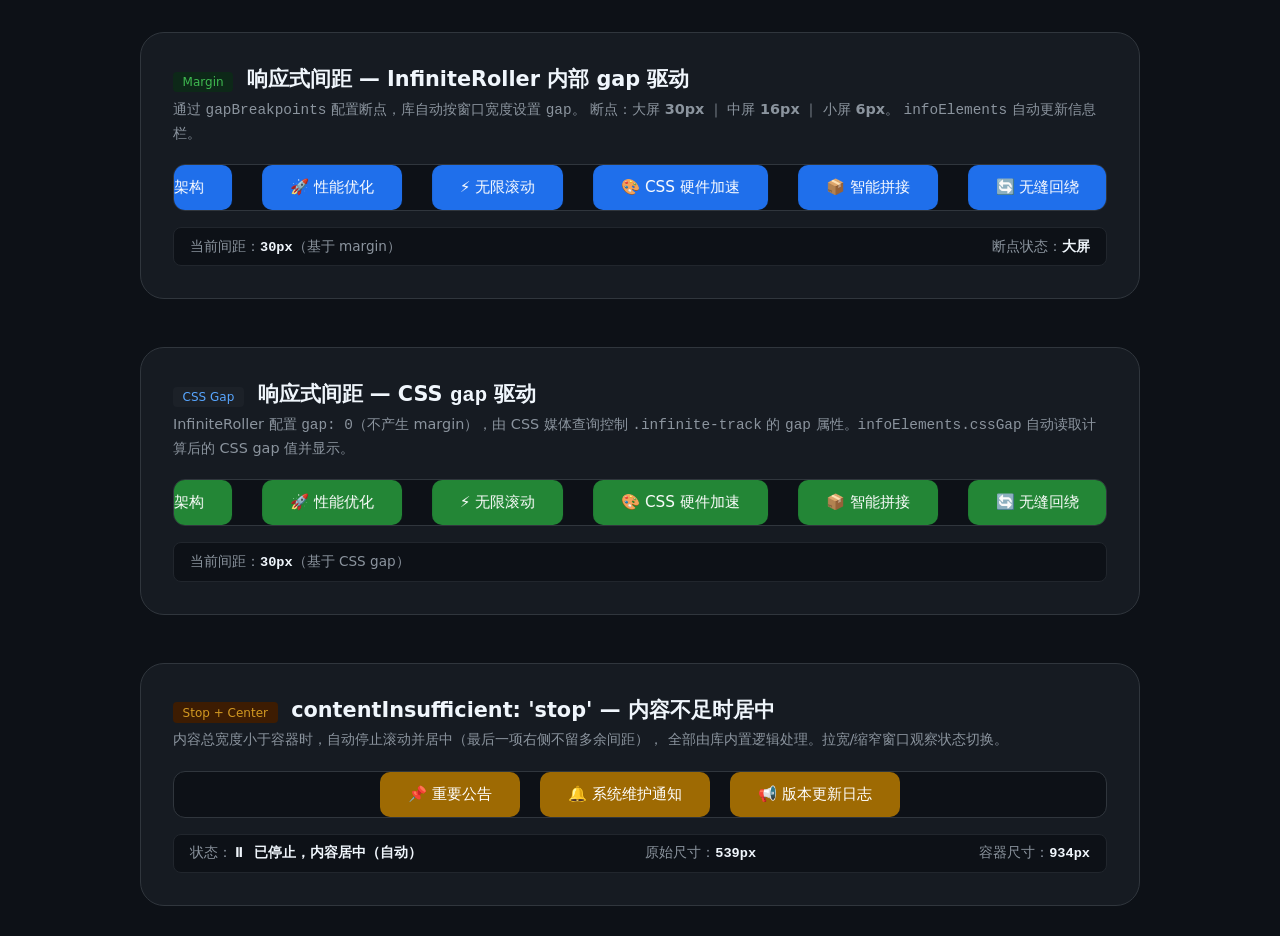
==== demo-responsive-gap.html @ 10123b0f "feat: 提供更多api，完善文档与示例" ====
<!DOCTYPE html>
<html lang="zh-CN">
<head>
    <meta charset="UTF-8">
    <meta name="viewport" content="width=device-width, initial-scale=1.0">
    <title>InfiniteRoller — 响应式间距 & 居中示例</title>
    <style>
        * { margin: 0; padding: 0; box-sizing: border-box; }
        body {
            font-family: system-ui, 'Segoe UI', 'PingFang SC', Roboto, sans-serif;
            background: #0d1117;
            padding: 2rem;
            display: flex;
            flex-direction: column;
            align-items: center;
            gap: 3rem;
        }
        .demo-section {
            max-width: 1000px;
            width: 100%;
            background: #161b22;
            border-radius: 1.5rem;
            padding: 2rem;
            border: 1px solid #30363d;
        }
        h2 { color: #f0f6fc; font-size: 1.3rem; margin-bottom: 0.3rem; }
        .desc { color: #8b949e; font-size: 0.9rem; margin-bottom: 1.2rem; line-height: 1.6; }
        .badge {
            display: inline-block;
            font-size: 0.75rem;
            padding: 0.2rem 0.6rem;
            border-radius: 4px;
            font-weight: 500;
            margin-right: 0.4rem;
        }
        .badge-margin { background: #0d2818; color: #3fb950; }
        .badge-gap    { background: #1c2128; color: #58a6ff; }
        .badge-stop   { background: #3d1c02; color: #d29922; }

        /* ===== 滚动项基础样式 ===== */
        .roller-item {
            flex-shrink: 0;
            padding: 12px 28px;
            border-radius: 10px;
            text-align: center;
            white-space: nowrap;
            font-size: 0.95rem;
            font-weight: 500;
        }
        .roller-container {
            overflow: hidden;
            border-radius: 12px;
            background: #0d1117;
            border: 1px solid #30363d;
        }
        /* 控制台 — 显示当前间距值 */
        .info-bar {
            display: flex;
            justify-content: space-between;
            align-items: center;
            margin-top: 1rem;
            padding: 0.6rem 1rem;
            background: #0d1117;
            border-radius: 8px;
            border: 1px solid #21262d;
            font-size: 0.85rem;
            color: #8b949e;
            flex-wrap: wrap;
            gap: 0.5rem;
        }
        .info-bar .value {
            color: #f0f6fc;
            font-family: 'JetBrains Mono', 'Consolas', monospace;
            font-weight: 600;
        }

        /* ============================================================
           SECTION 1 — MARGIN 版本（InfiniteRoller 内部 gap 实现）
           ============================================================ */
        .margin-roller .roller-item { background: #1f6feb; color: #fff; }

        /* ============================================================
           SECTION 2 — GAP 版本（CSS gap 实现）
           ============================================================ */
        .gap-roller .roller-item { background: #238636; color: #fff; }

        /* CSS gap 响应式断点 */
        @media (max-width: 600px)  { .gap-roller .infinite-track { gap: 6px; } }
        @media (min-width: 601px) and (max-width: 1024px) { .gap-roller .infinite-track { gap: 16px; } }
        @media (min-width: 1025px) { .gap-roller .infinite-track { gap: 30px; } }

        /* ============================================================
           SECTION 3 — contentInsufficient: 'stop' 居中
           ============================================================ */
        .stop-roller .roller-item { background: #9e6a03; color: #fff; }

        /* ===== 响应式布局 ===== */
        @media (max-width: 700px) {
            body { padding: 1rem; }
            .demo-section { padding: 1.2rem; border-radius: 1rem; }
            .roller-item { padding: 10px 18px; font-size: 0.85rem; }
        }
    </style>
</head>
<body>

<!-- ============================================================
     SECTION 1 — MARGIN 版本
     ============================================================ -->
<div class="demo-section">
    <h2>
        <span class="badge badge-margin">Margin</span>
        响应式间距 — InfiniteRoller 内部 gap 驱动
    </h2>
    <p class="desc">
        通过 <code>gapBreakpoints</code> 配置断点，库自动按窗口宽度设置 <code>gap</code>。
        断点：大屏 <strong>30px</strong> ｜ 中屏 <strong>16px</strong> ｜ 小屏 <strong>6px</strong>。
        <code>infoElements</code> 自动更新信息栏。
    </p>

    <div id="marginRoller" class="roller-container margin-roller">
        <div class="roller-item">🏆 前端架构</div>
        <div class="roller-item">🚀 性能优化</div>
        <div class="roller-item">⚡ 无限滚动</div>
        <div class="roller-item">🎨 CSS 硬件加速</div>
        <div class="roller-item">📦 智能拼接</div>
        <div class="roller-item">🔄 无缝回绕</div>
    </div>
    <div class="info-bar">
        <span>当前间距：<span class="value" id="marginGapDisplay">30px</span>（基于 margin）</span>
        <span>断点状态：<span class="value" id="marginBreakpoint">大屏</span></span>
    </div>
</div>

<!-- ============================================================
     SECTION 2 — GAP 版本
     ============================================================ -->
<div class="demo-section">
    <h2>
        <span class="badge badge-gap">CSS Gap</span>
        响应式间距 — CSS <code>gap</code> 驱动
    </h2>
    <p class="desc">
        InfiniteRoller 配置 <code>gap: 0</code>（不产生 margin），由 CSS 媒体查询控制
        <code>.infinite-track</code> 的 <code>gap</code> 属性。<code>infoElements.cssGap</code>
        自动读取计算后的 CSS gap 值并显示。
    </p>

    <div id="gapRoller" class="roller-container gap-roller">
        <div class="roller-item">🏆 前端架构</div>
        <div class="roller-item">🚀 性能优化</div>
        <div class="roller-item">⚡ 无限滚动</div>
        <div class="roller-item">🎨 CSS 硬件加速</div>
        <div class="roller-item">📦 智能拼接</div>
        <div class="roller-item">🔄 无缝回绕</div>
    </div>
    <div class="info-bar">
        <span>当前间距：<span class="value" id="gapGapDisplay">30px</span>（基于 CSS gap）</span>
    </div>
</div>

<!-- ============================================================
     SECTION 3 — contentInsufficient: 'stop' + 居中
     ============================================================ -->
<div class="demo-section">
    <h2>
        <span class="badge badge-stop">Stop + Center</span>
        contentInsufficient: 'stop' — 内容不足时居中
    </h2>
    <p class="desc">
        内容总宽度小于容器时，自动停止滚动并居中（最后一项右侧不留多余间距），
        全部由库内置逻辑处理。拉宽/缩窄窗口观察状态切换。
    </p>

    <div id="stopRoller" class="roller-container stop-roller">
        <div class="roller-item">📌 重要公告</div>
        <div class="roller-item">🔔 系统维护通知</div>
        <div class="roller-item">📢 版本更新日志</div>
    </div>
    <div class="info-bar">
        <span>状态：<span class="value" id="stopStatus">初始化中…</span></span>
        <span>原始尺寸：<span class="value" id="stopOriginalSize">-</span></span>
        <span>容器尺寸：<span class="value" id="stopContainerSize">-</span></span>
    </div>
</div>

<script src="infinite-roller.js"></script>
<script>
    // ================================================================
    //  工具函数
    // ================================================================

    function getBreakpoint() {
        const w = window.innerWidth;
        if (w <= 600) return '小屏';
        if (w <= 1024) return '中屏';
        return '大屏';
    }

    // ================================================================
    //  SECTION 1 — Margin 版本
    //    gapBreakpoints + infoElements 自动更新 gap 与状态显示
    //    仅需 onRefresh 更新一个断点名称即可
    // ================================================================

    const marginBpEl = document.getElementById('marginBreakpoint');

    new InfiniteRoller(
        document.getElementById('marginRoller'), {
            direction: 'horizontal',
            speed: 60,
            pauseOnHover: true,
            gapBreakpoints: { 600: 6, 1024: 16, default: 30 },
            infoElements: { gap: '#marginGapDisplay' },
            onRefresh() { marginBpEl.textContent = getBreakpoint(); },
        }
    );

    // ================================================================
    //  SECTION 2 — CSS Gap 版本
    //    gap: 0 关闭 margin，CSS 媒体查询控制 gap
    //    infoElements.cssGap 自动读取计算值
    // ================================================================

    new InfiniteRoller(
        document.getElementById('gapRoller'), {
            direction: 'horizontal',
            gap: 0,
            speed: 60,
            pauseOnHover: true,
            infoElements: { cssGap: '#gapGapDisplay' },
        }
    );

    // ================================================================
    //  SECTION 3 — contentInsufficient: 'stop' + 居中
    //    infoElements 自动更新状态、原始尺寸、容器尺寸
    //    零回调代码
    // ================================================================

    new InfiniteRoller(
        document.getElementById('stopRoller'), {
            direction: 'horizontal',
            gap: 20,
            speed: 50,
            pauseOnHover: true,
            contentInsufficient: 'stop',
            infoElements: {
                status:  '#stopStatus',
                origin:  '#stopOriginalSize',
                contain: '#stopContainerSize',
            },
        }
    );
</script>
</body>
</html>
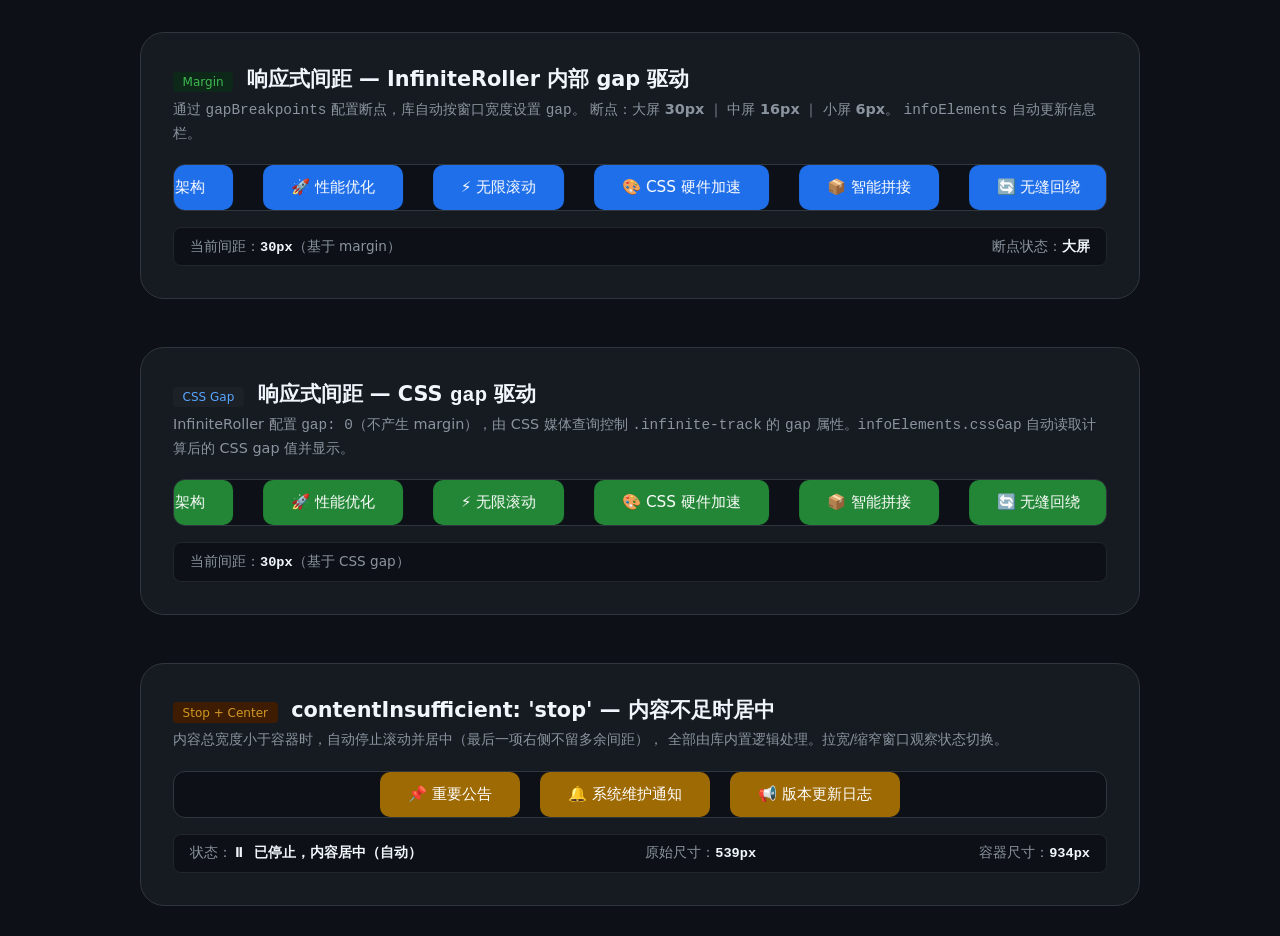
==== commit ad59c9a5: "refactor: 提取通用样式到css文件，新增初始化完成回调 1. 新建infinite-roller.css统一管理通用样式，移除各实现文件内联样式 2. 为三个滚动实现类新增onReady初始" ====
--- a/demo-responsive-gap.html
+++ b/demo-responsive-gap.html
@@ -4,6 +4,7 @@
     <meta charset="UTF-8">
     <meta name="viewport" content="width=device-width, initial-scale=1.0">
     <title>InfiniteRoller — 响应式间距 & 居中示例</title>
+    <link rel="stylesheet" href="infinite-roller.css" />
     <style>
         * { margin: 0; padding: 0; box-sizing: border-box; }
         body {
--- a/infinite-roller.css
+++ b/infinite-roller.css
@@ -0,0 +1,21 @@
+/**
+ * InfiniteRoller — 基础样式
+ * 覆盖三个版本的轨道元素通用样式，确保 DOM 创建时即被 CSS 引擎应用，
+ * 避免初始化期间的样式闪烁。
+ */
+
+/* ── 容器 ── */
+.infinite-roller-container {
+    overflow: hidden;
+    position: relative;
+}
+
+/* ── 轨道 ── */
+.infinite-track,
+.infinite-track-transition,
+.infinite-track-animation {
+    display: flex;
+    flex-shrink: 0;
+    will-change: transform;
+    backface-visibility: hidden;
+}
